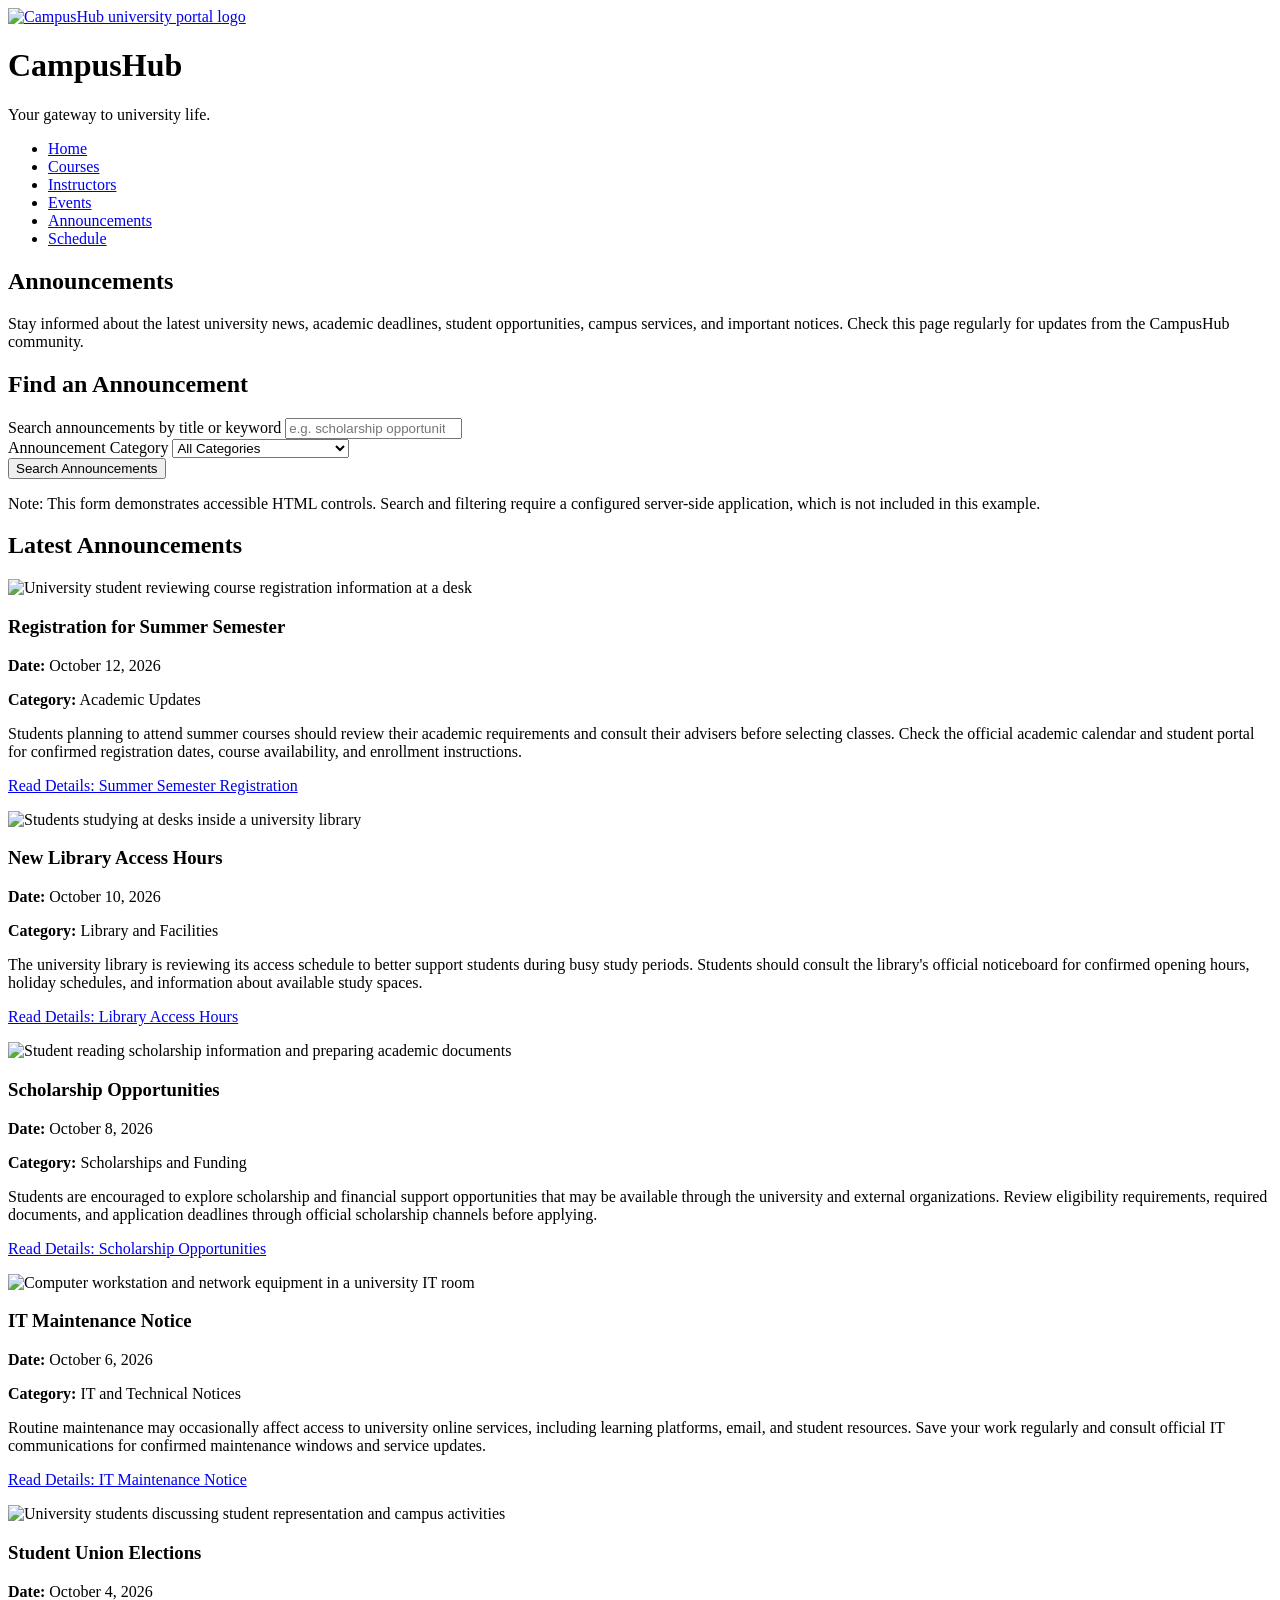
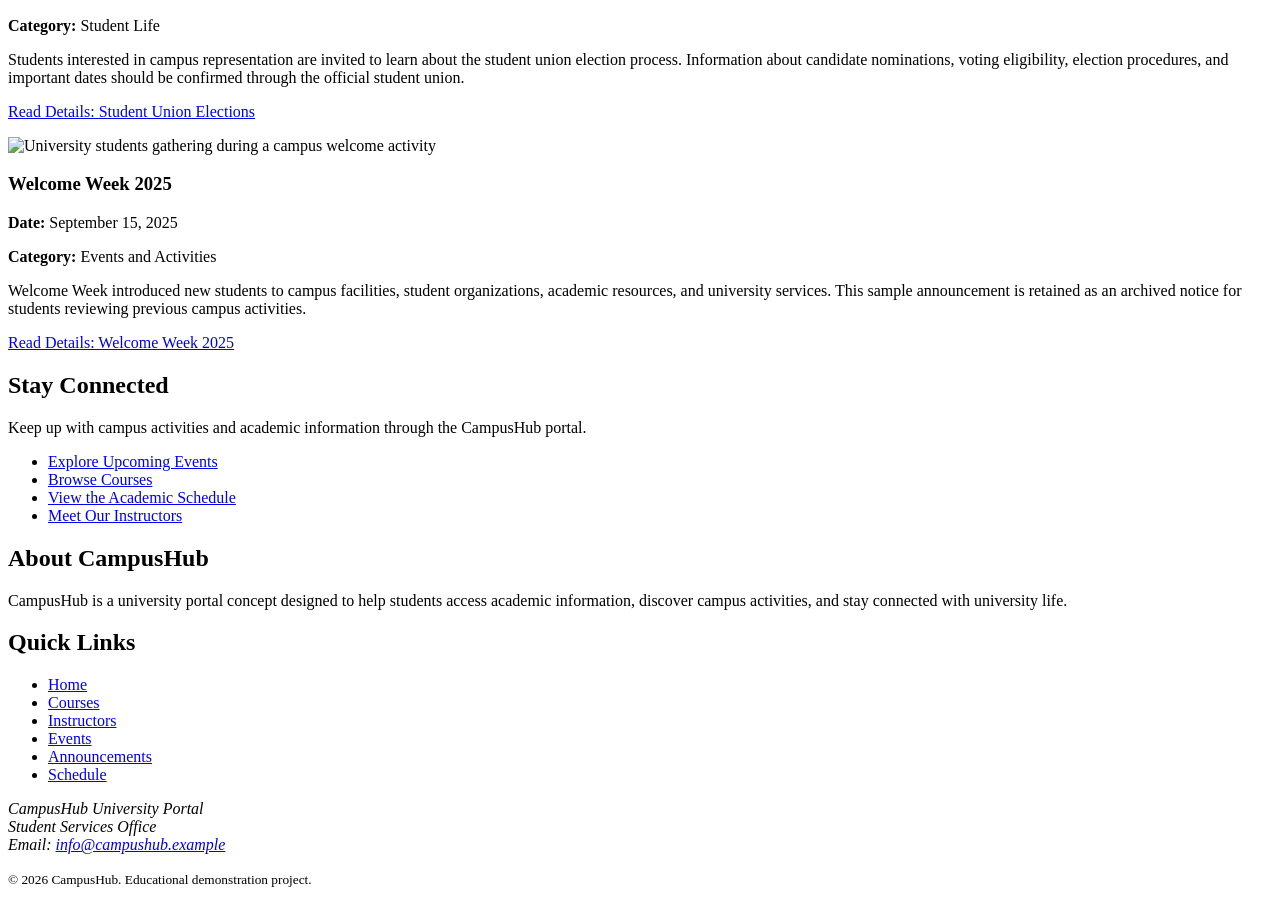
==== pages/announcements.html @ c282f0d8 "initial commit" ====
<!DOCTYPE html>
<html lang="en">
<head>
    <meta charset="UTF-8">
    <meta name="viewport" content="width=device-width, initial-scale=1.0">
    <title>Announcements | CampusHub University Portal</title>
</head>
<body>

    <header>
        <a href="index.html" aria-label="CampusHub home">
            <img
                src="images/campushub-logo.png"
                alt="CampusHub university portal logo"
            >
        </a>

        <h1>CampusHub</h1>
        <p>Your gateway to university life.</p>

        <nav aria-label="Main navigation">
            <ul>
                <li><a href="index.html">Home</a></li>
                <li><a href="courses.html">Courses</a></li>
                <li><a href="instructors.html">Instructors</a></li>
                <li><a href="events.html">Events</a></li>
                <li><a href="announcements.html" aria-current="page">Announcements</a></li>
                <li><a href="schedule.html">Schedule</a></li>
            </ul>
        </nav>
    </header>

    <main>
        <section aria-labelledby="announcements-heading">
            <h2 id="announcements-heading">Announcements</h2>

            <p>
                Stay informed about the latest university news, academic
                deadlines, student opportunities, campus services, and
                important notices. Check this page regularly for updates
                from the CampusHub community.
            </p>
        </section>

        <section aria-labelledby="announcement-search-heading">
            <h2 id="announcement-search-heading">Find an Announcement</h2>

            <form action="announcements.html" method="get">
                <div>
                    <label for="announcement-search">
                        Search announcements by title or keyword
                    </label>
                    <input
                        type="search"
                        id="announcement-search"
                        name="search"
                        placeholder="e.g. scholarship opportunities"
                    >
                </div>

                <div>
                    <label for="announcement-category">Announcement Category</label>
                    <select id="announcement-category" name="category">
                        <option value="">All Categories</option>
                        <option value="academic">Academic Updates</option>
                        <option value="library">Library and Facilities</option>
                        <option value="scholarships">Scholarships and Funding</option>
                        <option value="it">IT and Technical Notices</option>
                        <option value="student-life">Student Life</option>
                        <option value="events">Events and Activities</option>
                    </select>
                </div>

                <button type="submit">Search Announcements</button>
            </form>

            <p>
                Note: This form demonstrates accessible HTML controls.
                Search and filtering require a configured server-side
                application, which is not included in this example.
            </p>
        </section>

        <section aria-labelledby="latest-announcements-heading">
            <h2 id="latest-announcements-heading">Latest Announcements</h2>

            <article>
                <img
                    src="images/summer-registration.jpg"
                    alt="University student reviewing course registration information at a desk"
                >

                <h3>Registration for Summer Semester</h3>

                <p>
                    <strong>Date:</strong>
                    <time datetime="2026-10-12">October 12, 2026</time>
                </p>

                <p><strong>Category:</strong> Academic Updates</p>

                <p>
                    Students planning to attend summer courses should review
                    their academic requirements and consult their advisers
                    before selecting classes. Check the official academic
                    calendar and student portal for confirmed registration
                    dates, course availability, and enrollment instructions.
                </p>

                <p>
                    <a href="announcement-details/summer-registration.html">
                        Read Details: Summer Semester Registration
                    </a>
                </p>
            </article>

            <article>
                <img
                    src="images/library-access.jpg"
                    alt="Students studying at desks inside a university library"
                >

                <h3>New Library Access Hours</h3>

                <p>
                    <strong>Date:</strong>
                    <time datetime="2026-10-10">October 10, 2026</time>
                </p>

                <p><strong>Category:</strong> Library and Facilities</p>

                <p>
                    The university library is reviewing its access schedule
                    to better support students during busy study periods.
                    Students should consult the library's official noticeboard
                    for confirmed opening hours, holiday schedules, and
                    information about available study spaces.
                </p>

                <p>
                    <a href="announcement-details/library-access.html">
                        Read Details: Library Access Hours
                    </a>
                </p>
            </article>

            <article>
                <img
                    src="images/scholarship-opportunities.jpg"
                    alt="Student reading scholarship information and preparing academic documents"
                >

                <h3>Scholarship Opportunities</h3>

                <p>
                    <strong>Date:</strong>
                    <time datetime="2026-10-08">October 8, 2026</time>
                </p>

                <p><strong>Category:</strong> Scholarships and Funding</p>

                <p>
                    Students are encouraged to explore scholarship and
                    financial support opportunities that may be available
                    through the university and external organizations.
                    Review eligibility requirements, required documents,
                    and application deadlines through official scholarship
                    channels before applying.
                </p>

                <p>
                    <a href="announcement-details/scholarships.html">
                        Read Details: Scholarship Opportunities
                    </a>
                </p>
            </article>

            <article>
                <img
                    src="images/it-maintenance.jpg"
                    alt="Computer workstation and network equipment in a university IT room"
                >

                <h3>IT Maintenance Notice</h3>

                <p>
                    <strong>Date:</strong>
                    <time datetime="2026-10-06">October 6, 2026</time>
                </p>

                <p><strong>Category:</strong> IT and Technical Notices</p>

                <p>
                    Routine maintenance may occasionally affect access to
                    university online services, including learning platforms,
                    email, and student resources. Save your work regularly
                    and consult official IT communications for confirmed
                    maintenance windows and service updates.
                </p>

                <p>
                    <a href="announcement-details/it-maintenance.html">
                        Read Details: IT Maintenance Notice
                    </a>
                </p>
            </article>

            <article>
                <img
                    src="images/student-union-elections.jpg"
                    alt="University students discussing student representation and campus activities"
                >

                <h3>Student Union Elections</h3>

                <p>
                    <strong>Date:</strong>
                    <time datetime="2026-10-04">October 4, 2026</time>
                </p>

                <p><strong>Category:</strong> Student Life</p>

                <p>
                    Students interested in campus representation are invited
                    to learn about the student union election process.
                    Information about candidate nominations, voting
                    eligibility, election procedures, and important dates
                    should be confirmed through the official student union.
                </p>

                <p>
                    <a href="announcement-details/student-union-elections.html">
                        Read Details: Student Union Elections
                    </a>
                </p>
            </article>

            <article>
                <img
                    src="images/welcome-week.jpg"
                    alt="University students gathering during a campus welcome activity"
                >

                <h3>Welcome Week 2025</h3>

                <p>
                    <strong>Date:</strong>
                    <time datetime="2025-09-15">September 15, 2025</time>
                </p>

                <p><strong>Category:</strong> Events and Activities</p>

                <p>
                    Welcome Week introduced new students to campus facilities,
                    student organizations, academic resources, and university
                    services. This sample announcement is retained as an
                    archived notice for students reviewing previous campus
                    activities.
                </p>

                <p>
                    <a href="announcement-details/welcome-week-2025.html">
                        Read Details: Welcome Week 2025
                    </a>
                </p>
            </article>
        </section>

        <section aria-labelledby="announcement-help-heading">
            <h2 id="announcement-help-heading">Stay Connected</h2>

            <p>
                Keep up with campus activities and academic information
                through the CampusHub portal.
            </p>

            <ul>
                <li><a href="events.html">Explore Upcoming Events</a></li>
                <li><a href="courses.html">Browse Courses</a></li>
                <li><a href="schedule.html">View the Academic Schedule</a></li>
                <li><a href="instructors.html">Meet Our Instructors</a></li>
            </ul>
        </section>
    </main>

    <footer>
        <section aria-labelledby="footer-about-heading">
            <h2 id="footer-about-heading">About CampusHub</h2>

            <p>
                CampusHub is a university portal concept designed to help
                students access academic information, discover campus
                activities, and stay connected with university life.
            </p>
        </section>

        <nav aria-label="Footer navigation">
            <h2>Quick Links</h2>

            <ul>
                <li><a href="index.html">Home</a></li>
                <li><a href="courses.html">Courses</a></li>
                <li><a href="instructors.html">Instructors</a></li>
                <li><a href="events.html">Events</a></li>
                <li><a href="announcements.html" aria-current="page">Announcements</a></li>
                <li><a href="schedule.html">Schedule</a></li>
            </ul>
        </nav>

        <address>
            CampusHub University Portal<br>
            Student Services Office<br>
            Email:
            <a href="mailto:info@campushub.example">info@campushub.example</a>
        </address>

        <p>
            <small>
                &copy; 2026 CampusHub. Educational demonstration project.
            </small>
        </p>
    </footer>

</body>
</html>
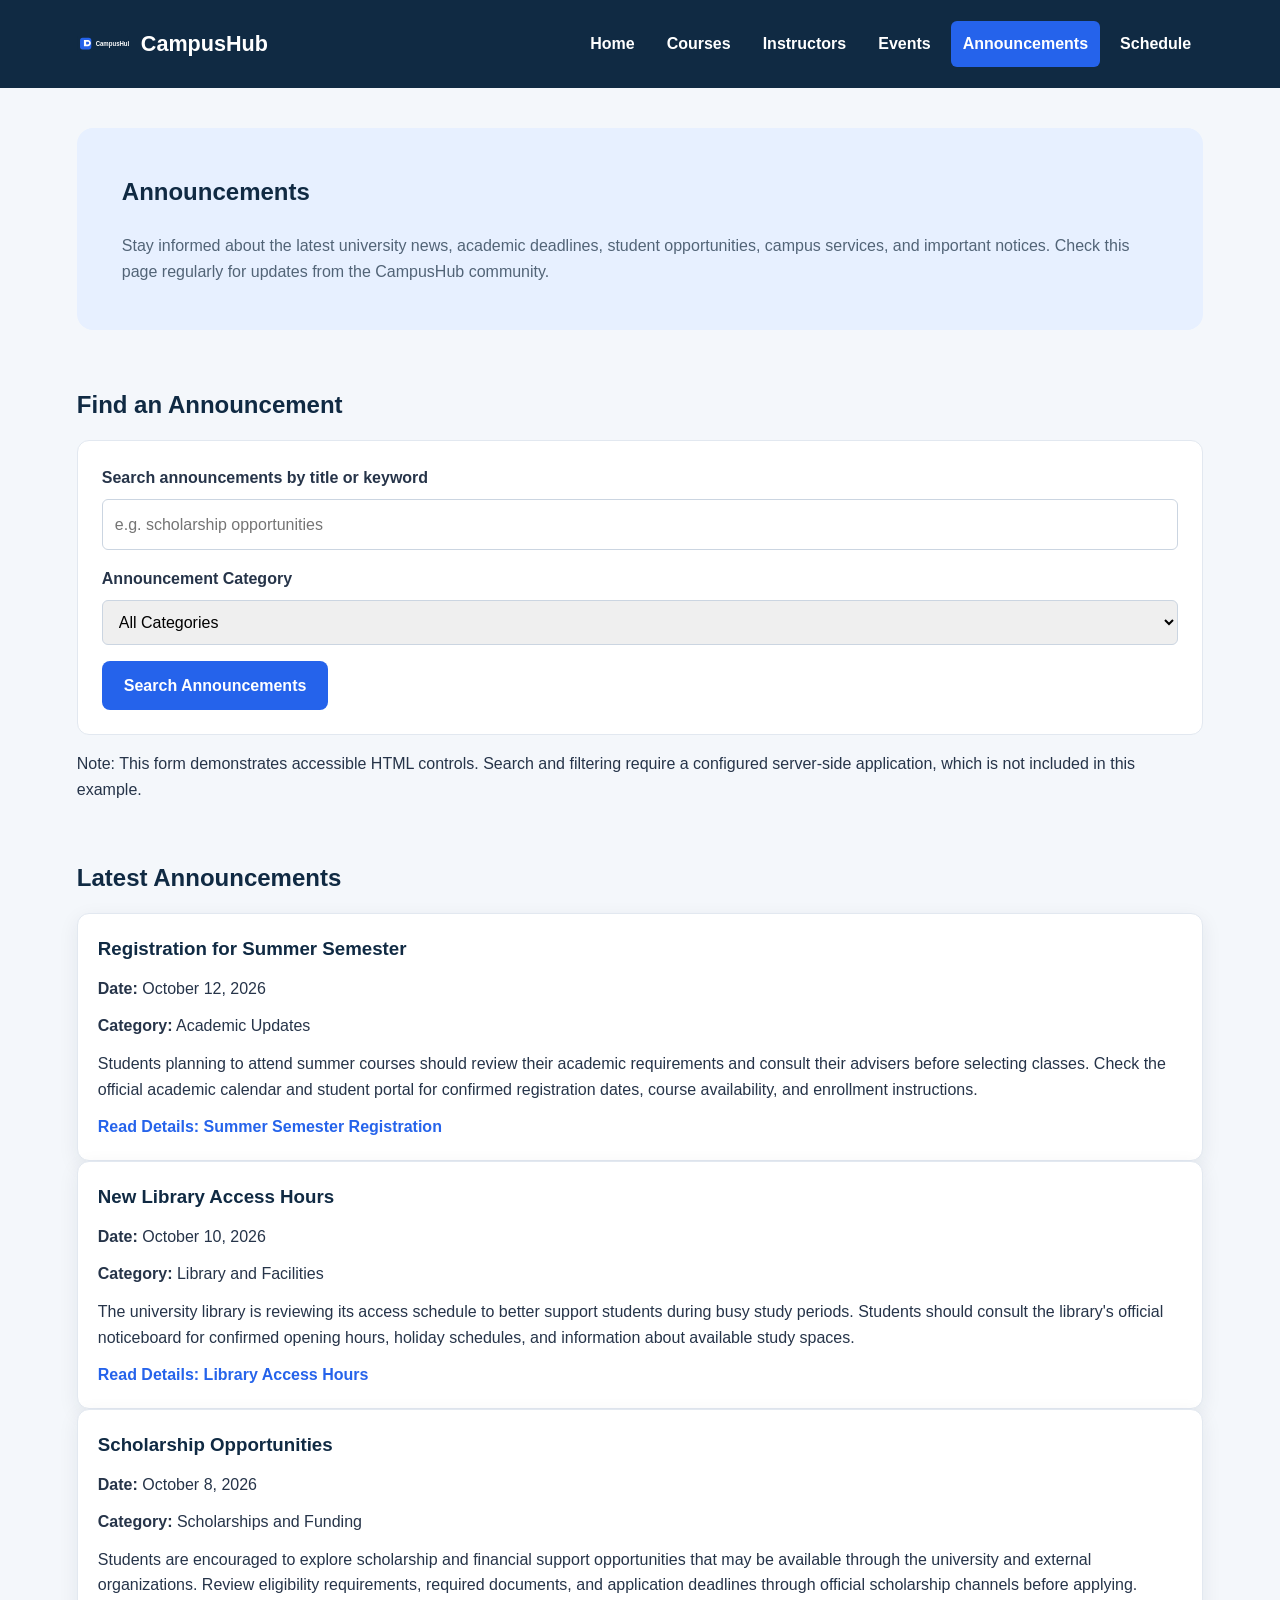
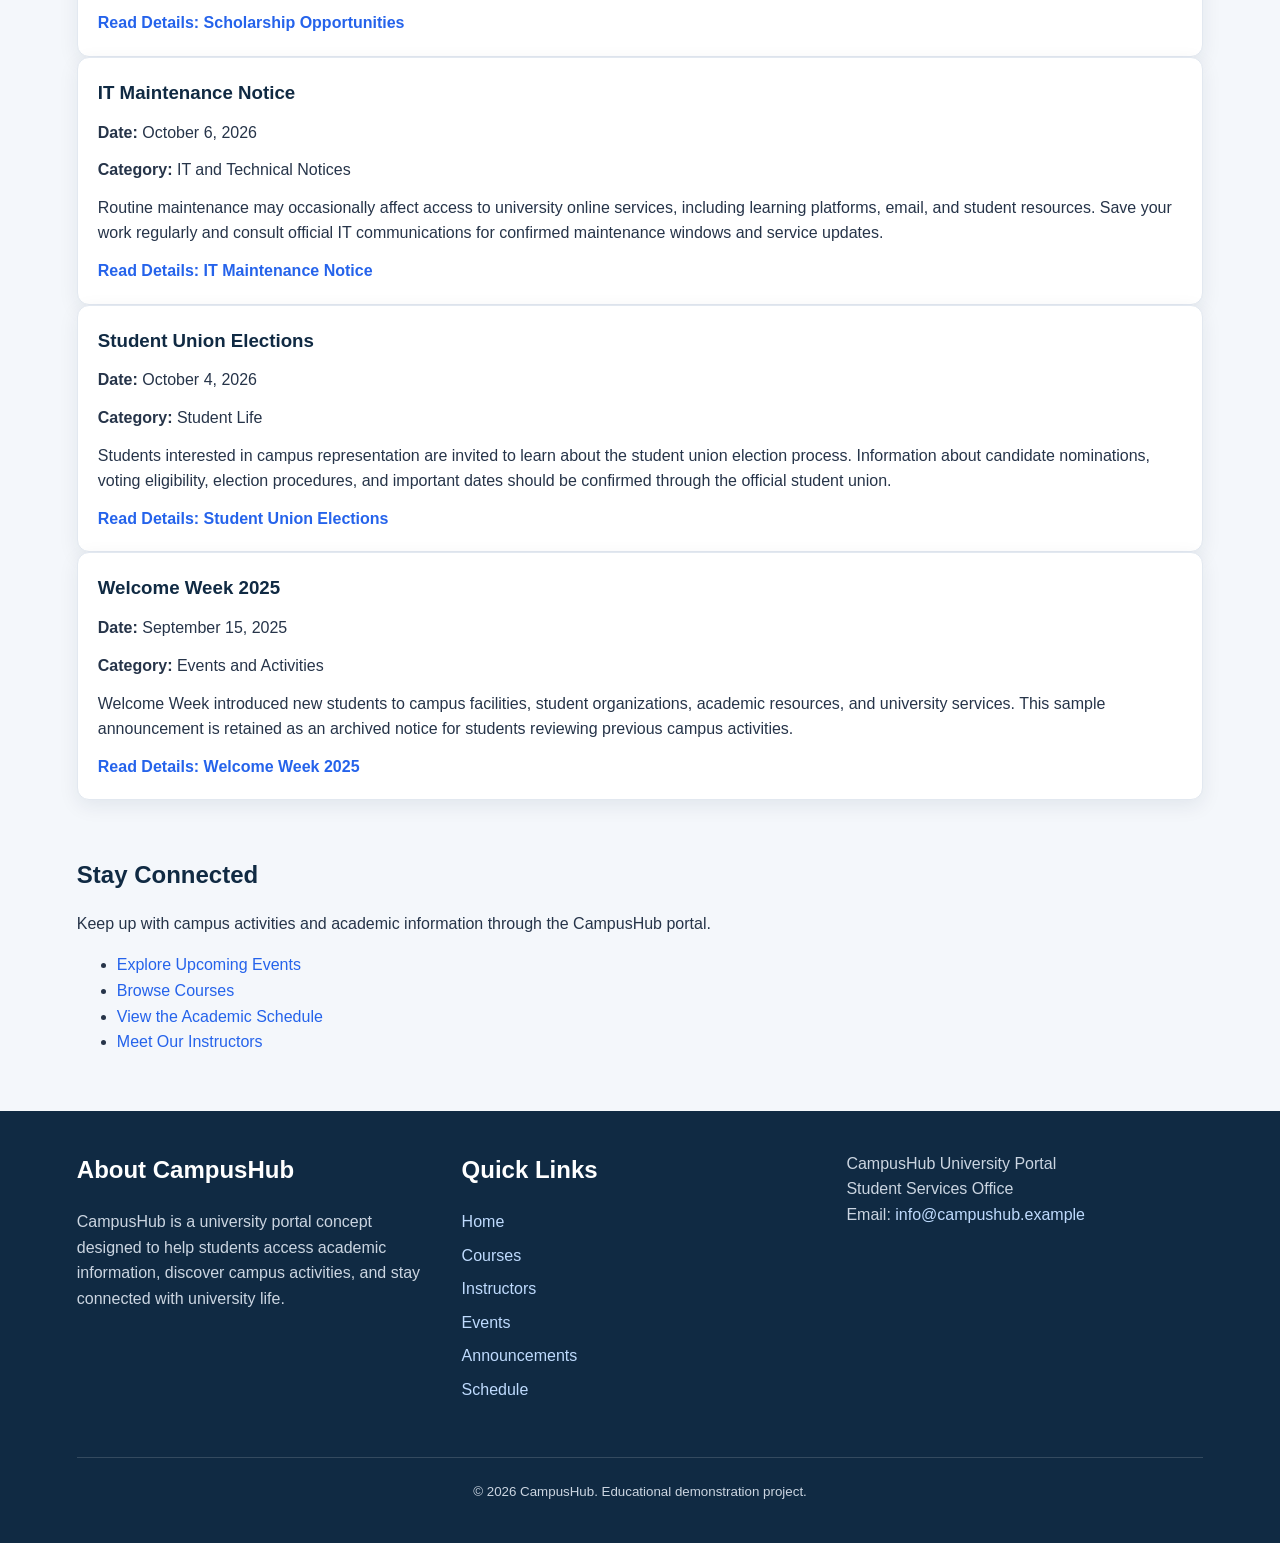
==== commit fe9a9dec: "Initial commit" ====
--- a/pages/announcements.html
+++ b/pages/announcements.html
@@ -5,22 +5,18 @@
     <meta charset="UTF-8">
     <meta name="viewport" content="width=device-width, initial-scale=1.0">
     <title>Announcements | CampusHub University Portal</title>
+    <link rel="stylesheet" href="style.css">
 </head>
 <body>
 
     <header>
-        <a href="index.html" aria-label="CampusHub home">
-            <img
-                src="images/campushub-logo.png"
-                alt="CampusHub university portal logo"
-            >
+        <a href="index.html" class="brand" aria-label="CampusHub home">
+            <img src="../assets/logo/logo.svg" alt="CampusHub logo" width="52" height="52">
+            <span>CampusHub</span>
         </a>
 
-        <h1>CampusHub</h1>
-        <p>Your gateway to university life.</p>
-
         <nav aria-label="Main navigation">
-            <ul>
+            <ul class="link">
                 <li><a href="index.html">Home</a></li>
                 <li><a href="courses.html">Courses</a></li>
                 <li><a href="instructors.html">Instructors</a></li>
@@ -86,10 +82,7 @@
             <h2 id="latest-announcements-heading">Latest Announcements</h2>
 
             <article>
-                <img
-                    src="images/summer-registration.jpg"
-                    alt="University student reviewing course registration information at a desk"
-                >
+                
 
                 <h3>Registration for Summer Semester</h3>
 
@@ -116,10 +109,7 @@
             </article>
 
             <article>
-                <img
-                    src="images/library-access.jpg"
-                    alt="Students studying at desks inside a university library"
-                >
+                
 
                 <h3>New Library Access Hours</h3>
 
@@ -146,10 +136,7 @@
             </article>
 
             <article>
-                <img
-                    src="images/scholarship-opportunities.jpg"
-                    alt="Student reading scholarship information and preparing academic documents"
-                >
+                
 
                 <h3>Scholarship Opportunities</h3>
 
@@ -177,10 +164,7 @@
             </article>
 
             <article>
-                <img
-                    src="images/it-maintenance.jpg"
-                    alt="Computer workstation and network equipment in a university IT room"
-                >
+                
 
                 <h3>IT Maintenance Notice</h3>
 
@@ -207,10 +191,7 @@
             </article>
 
             <article>
-                <img
-                    src="images/student-union-elections.jpg"
-                    alt="University students discussing student representation and campus activities"
-                >
+                
 
                 <h3>Student Union Elections</h3>
 
@@ -237,10 +218,7 @@
             </article>
 
             <article>
-                <img
-                    src="images/welcome-week.jpg"
-                    alt="University students gathering during a campus welcome activity"
-                >
+                
 
                 <h3>Welcome Week 2025</h3>
 
--- a/pages/style.css
+++ b/pages/style.css
@@ -0,0 +1,498 @@
+:root {
+  --campus-navy: #102a43;
+  --campus-blue: #2563eb;
+  --campus-blue-strong: #1d4ed8;
+  --campus-sky: #e7f0ff;
+  --campus-surface: #ffffff;
+  --campus-text: #263449;
+  --campus-muted: #526477;
+  --campus-border: #e2e8f0;
+  --campus-shadow: rgba(16, 42, 67, 0.08);
+}
+
+* {
+  box-sizing: border-box;
+}
+
+html {
+  scroll-behavior: smooth;
+}
+
+body {
+  margin: 0;
+  font-family: Arial, Helvetica, sans-serif;
+  background: #f4f7fb;
+  color: var(--campus-text);
+  line-height: 1.6;
+}
+
+img {
+  display: block;
+  max-width: 100%;
+}
+
+a {
+  color: var(--campus-blue);
+  text-decoration: none;
+}
+
+a:hover,
+a:focus-visible {
+  color: var(--campus-blue-strong);
+}
+
+button,
+input,
+select,
+textarea {
+  font: inherit;
+}
+
+header {
+  display: flex;
+  flex-wrap: wrap;
+  align-items: center;
+  gap: 16px;
+  padding: 18px 6%;
+  background: var(--campus-navy);
+  color: #fff;
+}
+
+.brand {
+  display: inline-flex;
+  align-items: center;
+  gap: 12px;
+  color: #fff;
+  font-size: 1.35rem;
+  font-weight: 700;
+  text-decoration: none;
+}
+
+.brand img {
+  width: 52px;
+  height: 52px;
+  object-fit: contain;
+}
+
+header nav {
+  margin-left: auto;
+}
+
+header nav .link {
+  display: flex;
+  flex-wrap: wrap;
+  align-items: center;
+  gap: 8px;
+  list-style: none;
+  margin: 0;
+  padding: 0;
+}
+
+header nav .link a {
+  display: block;
+  padding: 10px 12px;
+  border-radius: 6px;
+  color: #fff;
+  font-weight: 600;
+}
+
+header nav .link a:hover,
+header nav .link a[aria-current="page"] {
+  background: var(--campus-blue);
+  color: #fff;
+}
+
+.header-actions {
+  display: flex;
+  align-items: center;
+  gap: 10px;
+  margin-left: auto;
+}
+
+.search-panel {
+  position: relative;
+}
+
+.search-panel summary {
+  list-style: none;
+  cursor: pointer;
+}
+
+.search-panel summary::-webkit-details-marker {
+  display: none;
+}
+
+.search-panel > form {
+  display: flex;
+  gap: 8px;
+  padding: 8px;
+  border-radius: 10px;
+  background: rgba(255, 255, 255, 0.08);
+}
+
+.search-panel input {
+  min-width: 180px;
+  padding: 10px 12px;
+  border: 0;
+  border-radius: 6px;
+}
+
+.search-panel button,
+.icon-button,
+main form button {
+  border: none;
+  border-radius: 8px;
+  background: var(--campus-blue);
+  color: #fff;
+  cursor: pointer;
+}
+
+.search-panel button {
+  padding: 10px 16px;
+  font-weight: 700;
+}
+
+.icon-button {
+  display: inline-flex;
+  align-items: center;
+  justify-content: center;
+  width: 42px;
+  height: 42px;
+  padding: 0;
+}
+
+.icon-button svg {
+  width: 18px;
+  height: 18px;
+  stroke: currentColor;
+  fill: none;
+  stroke-linecap: round;
+  stroke-linejoin: round;
+  stroke-width: 2;
+}
+
+main {
+  width: min(1200px, 88%);
+  margin: 40px auto;
+}
+
+main section {
+  margin-bottom: 56px;
+}
+
+main section h1,
+main section h2,
+main section h3 {
+  margin-top: 0;
+  color: var(--campus-navy);
+}
+
+main section h1,
+main section h2 {
+  margin-bottom: 16px;
+}
+
+main section p,
+main section li,
+main section td,
+main section th,
+main section dd,
+main section dt {
+  color: var(--campus-text);
+}
+
+main > section:first-child {
+  display: grid;
+  grid-template-columns: 1.1fr 0.9fr;
+  gap: 30px;
+  align-items: center;
+  padding: 45px;
+  border-radius: 16px;
+  background: var(--campus-sky);
+}
+
+main > section:first-child > * {
+  margin: 0;
+}
+
+main > section:first-child h1 {
+  grid-column: 1 / -1;
+  font-size: clamp(2.2rem, 5vw, 3.2rem);
+  line-height: 1.15;
+}
+
+main > section:first-child a {
+  display: inline-block;
+  margin-top: 14px;
+  padding: 12px 22px;
+  border-radius: 8px;
+  background: var(--campus-blue);
+  color: #fff;
+  font-weight: 700;
+}
+
+main > section:first-child a:hover,
+main > section:first-child a:focus-visible {
+  background: var(--campus-blue-strong);
+}
+
+main > section:first-child img {
+  width: 100%;
+  height: 320px;
+  border-radius: 12px;
+  object-fit: cover;
+}
+
+main dl {
+  display: grid;
+  grid-template-columns: repeat(auto-fit, minmax(170px, 1fr));
+  gap: 18px;
+  margin: 22px 0 0;
+}
+
+main dl dt,
+main dl dd {
+  margin: 0;
+}
+
+main dl dt {
+  display: block;
+  font-size: 2rem;
+  font-weight: 700;
+  color: var(--campus-blue);
+}
+
+main dl dd {
+  display: block;
+  color: var(--campus-muted);
+  font-weight: 600;
+}
+
+main > section[aria-labelledby="courses-heading"],
+main > section[aria-labelledby="events-heading"],
+main > section[aria-labelledby="announcements-heading"] {
+  display: grid;
+  grid-template-columns: repeat(auto-fit, minmax(240px, 1fr));
+  gap: 22px;
+}
+
+main > section[aria-labelledby="courses-heading"] > h2,
+main > section[aria-labelledby="events-heading"] > h2,
+main > section[aria-labelledby="announcements-heading"] > h2 {
+  grid-column: 1 / -1;
+  margin-bottom: 0;
+}
+
+main > section[aria-labelledby="courses-heading"] > p,
+main > section[aria-labelledby="events-heading"] > p,
+main > section[aria-labelledby="announcements-heading"] > p {
+  grid-column: 1 / -1;
+  margin: 0;
+  color: var(--campus-muted);
+}
+
+main article {
+  display: flex;
+  flex-direction: column;
+  gap: 12px;
+  padding: 20px;
+  border: 1px solid var(--campus-border);
+  border-radius: 12px;
+  background: var(--campus-surface);
+  box-shadow: 0 6px 20px var(--campus-shadow);
+}
+
+main article img {
+  width: 100%;
+  height: 200px;
+  border-radius: 8px;
+  object-fit: cover;
+}
+
+main article h3,
+main article h4 {
+  margin: 0;
+  color: var(--campus-navy);
+}
+
+main article p,
+main article li,
+main article time,
+main article dd,
+main article dt {
+  margin: 0;
+}
+
+main article a {
+  margin-top: auto;
+  font-weight: 700;
+}
+
+main form {
+  display: flex;
+  flex-direction: column;
+  gap: 16px;
+  padding: 24px;
+  border: 1px solid var(--campus-border);
+  border-radius: 12px;
+  background: #fff;
+}
+
+main form div {
+  display: flex;
+  flex-direction: column;
+  gap: 8px;
+}
+
+main form label {
+  font-weight: 600;
+}
+
+main form input,
+main form select,
+main form textarea {
+  width: 100%;
+  padding: 12px;
+  border: 1px solid #cbd5e1;
+  border-radius: 6px;
+}
+
+main form button {
+  width: fit-content;
+  padding: 12px 22px;
+  font-weight: 700;
+}
+
+main table {
+  width: 100%;
+  border-collapse: collapse;
+  background: #fff;
+  border: 1px solid var(--campus-border);
+  border-radius: 12px;
+  overflow: hidden;
+}
+
+main th,
+main td {
+  padding: 12px;
+  border: 1px solid var(--campus-border);
+  text-align: left;
+  vertical-align: top;
+}
+
+main th {
+  background: #edf3ff;
+}
+
+footer {
+  display: flex;
+  flex-wrap: wrap;
+  gap: 28px;
+  padding: 40px 6%;
+  background: var(--campus-navy);
+  color: #cbd5e1;
+}
+
+footer section,
+footer nav,
+footer address {
+  flex: 1 1 220px;
+}
+
+footer h2,
+footer h3 {
+  margin-top: 0;
+  color: #fff;
+}
+
+footer nav ul {
+  list-style: none;
+  margin: 0;
+  padding: 0;
+}
+
+footer nav li {
+  margin-bottom: 8px;
+}
+
+footer a {
+  color: #bfdbfe;
+}
+
+footer a:hover,
+footer a:focus-visible {
+  color: #fff;
+}
+
+footer address {
+  font-style: normal;
+}
+
+footer > p {
+  flex-basis: 100%;
+  margin: 18px 0 0;
+  padding-top: 20px;
+  border-top: 1px solid rgba(255, 255, 255, 0.15);
+  text-align: center;
+  color: #cbd5e1;
+}
+
+.visually-hidden {
+  position: absolute;
+  width: 1px;
+  height: 1px;
+  padding: 0;
+  margin: -1px;
+  overflow: hidden;
+  clip: rect(0, 0, 0, 0);
+  white-space: nowrap;
+  border: 0;
+}
+
+@media (max-width: 760px) {
+  header {
+    justify-content: center;
+    text-align: center;
+  }
+
+  header nav {
+    width: 100%;
+    margin-left: 0;
+  }
+
+  header nav .link {
+    justify-content: center;
+  }
+
+  .header-actions {
+    width: 100%;
+    justify-content: center;
+    margin-left: 0;
+  }
+
+  main {
+    width: min(92%, 700px);
+    margin: 28px auto;
+  }
+
+  main > section:first-child {
+    grid-template-columns: 1fr;
+    padding: 28px 22px;
+  }
+
+  main > section:first-child img {
+    height: 240px;
+  }
+
+  footer {
+    text-align: center;
+  }
+}
+
+
+.brand-logo {
+    display: block;
+    width: 48px;
+    height: 48px;
+    object-fit: contain;
+}
